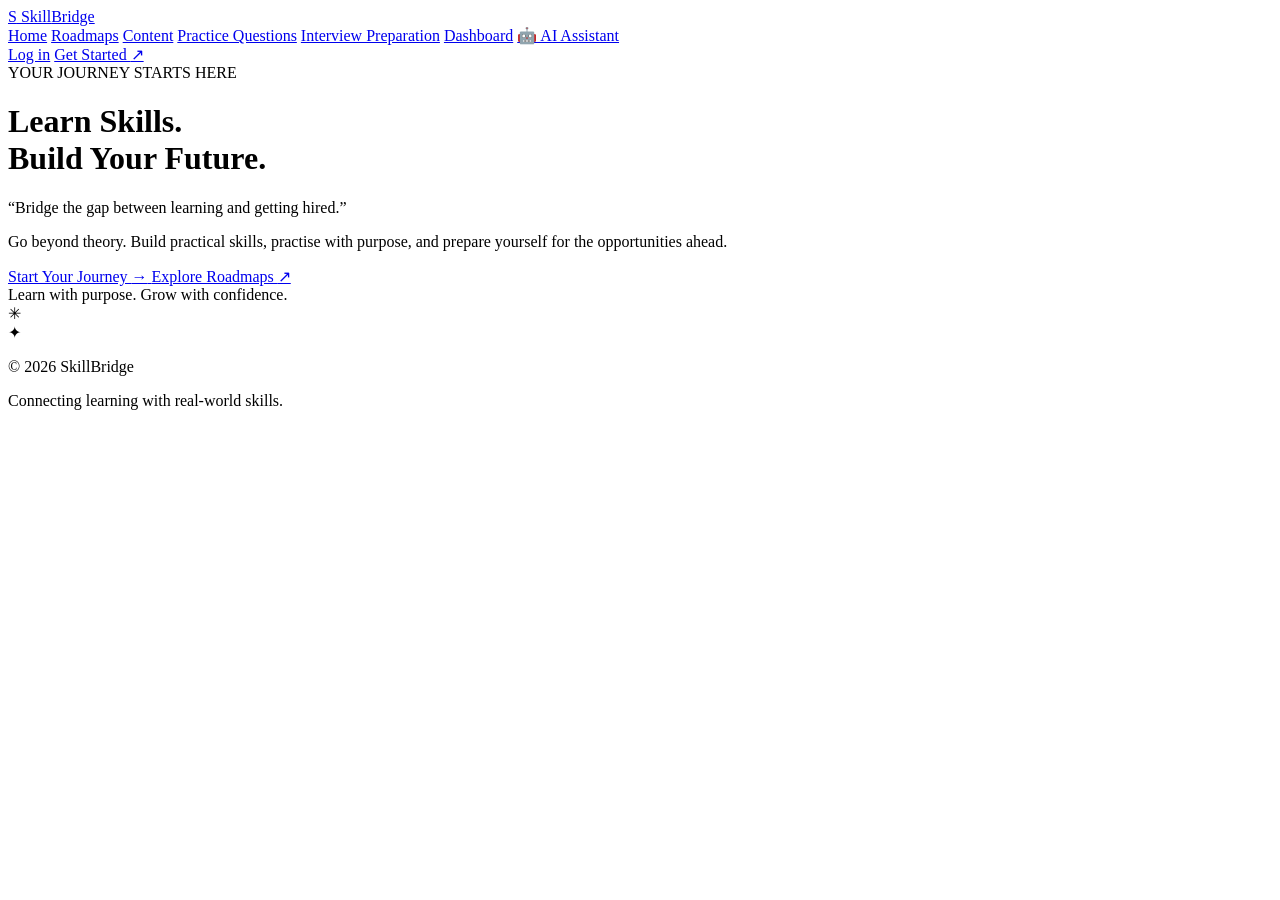
==== index.html @ 3dec7fe6 "Add files via upload" ====
<!DOCTYPE html>
<html lang="en">
<head>
    <meta charset="UTF-8">
    <meta name="viewport" content="width=device-width, initial-scale=1.0">

    <title>SkillBridge | Learn. Practice. Grow.</title>
    <meta name="description" content="Bridge the gap between learning and job readiness with SkillBridge.">

    <!-- Main CSS -->
    <link rel="stylesheet" href="css/style.css">
</head>

<body>

    <!-- Navigation -->
    <header class="navbar">
        <a href="index.html" class="logo">
            <span class="logo-icon">S</span>
            Skill<span class="logo-highlight">Bridge</span>
        </a>

        <nav class="nav-links">
            <a href="index.html" class="nav-link active">Home</a>
            <a href="roadmap.html" class="nav-link">Roadmaps</a>
            <a href="content.html" class="nav-link">Content</a>
            <a href="practice.html" class="nav-link">Practice Questions</a>
            <a href="interview.html" class="nav-link">Interview Preparation</a>
            <a href="dashboard.html" class="nav-link">Dashboard</a>
            <a href="chatbot.html" class="chatbot-link">
                🤖 AI Assistant
            </a>
        </nav>

        <div class="auth-actions">
            <a href="login.html" class="login-btn">Log in</a>
            <a href="register.html" class="register-btn">
                Get Started <span>↗</span>
            </a>
        </div>
    </header>

    <!-- Main Homepage -->
    <main class="hero">
        <div class="hero-glow glow-one"></div>
        <div class="hero-glow glow-two"></div>

        <div class="hero-content">
            <div class="eyebrow">
                <span class="live-dot"></span>
                YOUR JOURNEY STARTS HERE
            </div>

            <h1>
                Learn Skills.<br>
                Build Your <span class="gradient-text">Future.</span>
            </h1>

            <p class="quote">
                “Bridge the gap between
                <span>learning and getting hired.</span>”
            </p>

            <p class="description">
                Go beyond theory. Build practical skills, practise with purpose,
                and prepare yourself for the opportunities ahead.
            </p>

            <div class="hero-actions">
                <a href="./register.html" class="primary-btn">
                    Start Your Journey <span>→</span>
                </a>

                <a href="./roadmap.html" class="secondary-btn">
                    Explore Roadmaps <span>↗</span>
                </a>
            </div>

            <div class="bottom-note">
                <span class="note-line"></span>
                <span>Learn with purpose. Grow with confidence.</span>
                <span class="note-line"></span>
            </div>
        </div>

        <div class="hero-decoration decoration-top">✳</div>
        <div class="hero-decoration decoration-bottom">✦</div>
    </main>

    <!-- Footer -->
    <footer class="footer">
        <p>© 2026 <span>SkillBridge</span></p>
        <p>Connecting learning with real-world skills.</p>
    </footer>

</body>
</html>
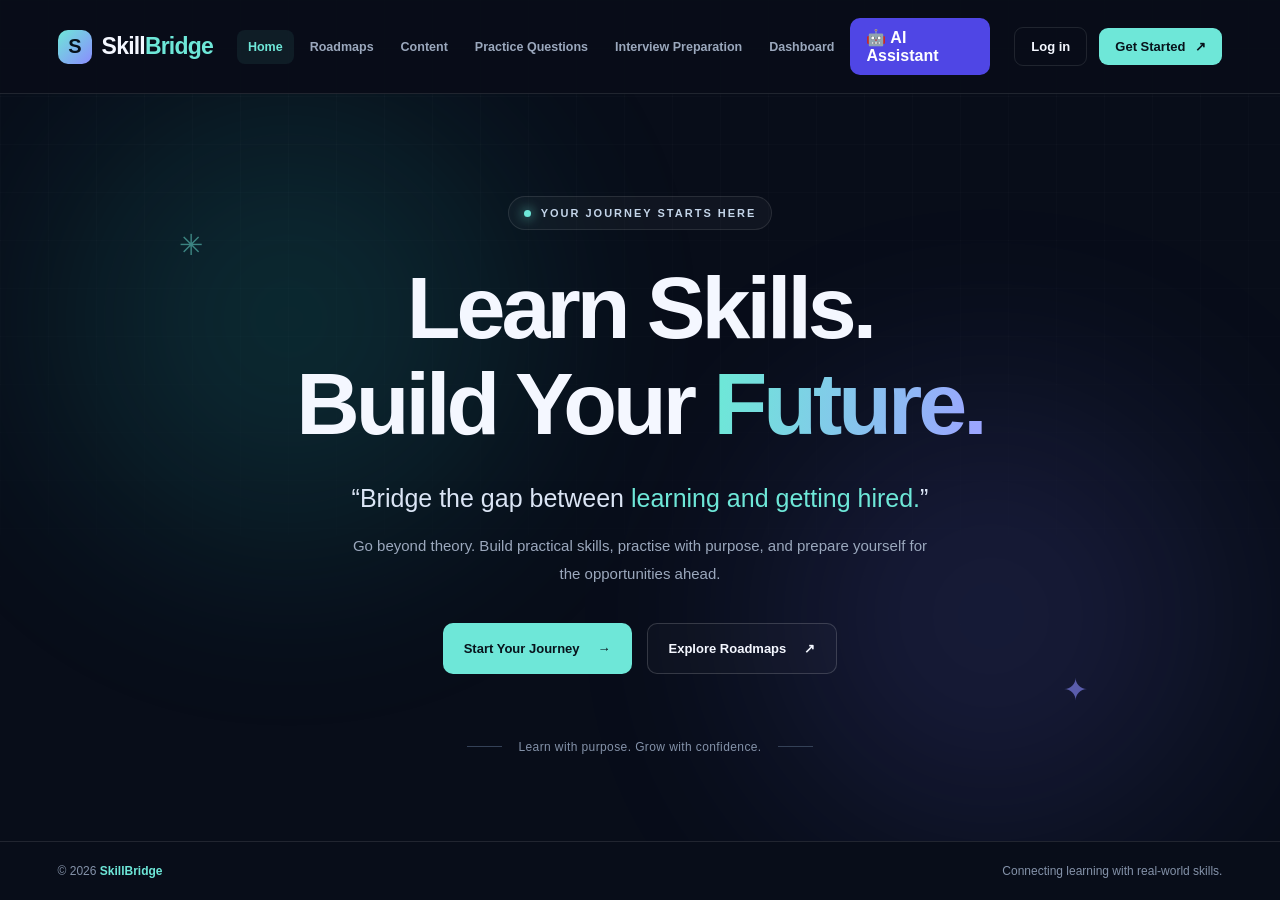
==== commit 6ff71c55: "Update index.html" ====
--- a/index.html
+++ b/index.html
@@ -8,8 +8,7 @@
     <title>SkillBridge | Learn. Practice. Grow.</title>
     <meta name="description" content="Bridge the gap between learning and job readiness with SkillBridge.">
 
-    <!-- Main CSS -->
-    <link rel="stylesheet" href="css/style.css">
+    <link rel="stylesheet" href="./style.css">
 </head>
 
 <body>
--- a/style.css
+++ b/style.css
@@ -0,0 +1,566 @@
+
+/* =========================
+   SKILLBRIDGE HOMEPAGE
+   ========================= */
+
+:root {
+    --background: #080d19;
+    --surface: #101827;
+    --text: #f4f7ff;
+    --muted: #9ba8bd;
+    --primary: #6ee7d8;
+    --secondary: #8b8cff;
+    --border: rgba(255, 255, 255, 0.10);
+}
+
+* {
+    margin: 0;
+    padding: 0;
+    box-sizing: border-box;
+}
+
+html {
+    scroll-behavior: smooth;
+}
+
+body {
+    min-height: 100vh;
+    display: flex;
+    flex-direction: column;
+    background: var(--background);
+    color: var(--text);
+    font-family: Inter, "Segoe UI", Arial, sans-serif;
+    overflow-x: hidden;
+}
+
+/* Subtle background texture */
+
+body::before {
+    content: "";
+    position: fixed;
+    inset: 0;
+    pointer-events: none;
+    z-index: -1;
+
+    background-image:
+        linear-gradient(
+            rgba(255, 255, 255, 0.018) 1px,
+            transparent 1px
+        ),
+        linear-gradient(
+            90deg,
+            rgba(255, 255, 255, 0.018) 1px,
+            transparent 1px
+        );
+
+    background-size: 48px 48px;
+    mask-image: linear-gradient(to bottom, black, transparent 85%);
+}
+
+/* =========================
+   NAVIGATION
+   ========================= */
+
+.navbar {
+    width: 100%;
+    min-height: 88px;
+    padding: 18px 4.5%;
+
+    display: flex;
+    align-items: center;
+    justify-content: space-between;
+    gap: 24px;
+
+    background: rgba(8, 13, 25, 0.88);
+    border-bottom: 1px solid var(--border);
+
+    position: relative;
+    z-index: 10;
+}
+
+/* Logo */
+
+.logo {
+    display: inline-flex;
+    align-items: center;
+    gap: 10px;
+
+    color: var(--text);
+    text-decoration: none;
+    font-size: 23px;
+    font-weight: 750;
+    letter-spacing: -0.8px;
+    white-space: nowrap;
+}
+
+.logo-icon {
+    width: 34px;
+    height: 34px;
+
+    display: grid;
+    place-items: center;
+
+    border-radius: 10px;
+    color: #07121c;
+    background: linear-gradient(135deg, var(--primary), var(--secondary));
+
+    font-size: 20px;
+    font-weight: 900;
+}
+
+.logo-highlight {
+    color: var(--primary);
+    margin-left: -10px;
+}
+
+/* Navigation links */
+
+.nav-links {
+    display: flex;
+    align-items: center;
+    justify-content: center;
+    gap: 5px;
+}
+
+.nav-link {
+    padding: 10px 11px;
+    border-radius: 8px;
+
+    color: var(--muted);
+    text-decoration: none;
+    font-size: 12.5px;
+    font-weight: 550;
+
+    white-space: nowrap;
+    transition: color 0.2s ease, background 0.2s ease;
+}
+
+.nav-link:hover,
+.nav-link.active {
+    color: var(--primary);
+    background: rgba(110, 231, 216, 0.08);
+}
+
+/* Login and register */
+
+.auth-actions {
+    display: flex;
+    align-items: center;
+    gap: 12px;
+    flex-shrink: 0;
+}
+
+.login-btn,
+.register-btn {
+    display: inline-flex;
+    align-items: center;
+    justify-content: center;
+    gap: 10px;
+
+    padding: 11px 16px;
+    border-radius: 9px;
+
+    text-decoration: none;
+    font-size: 13px;
+    font-weight: 650;
+    white-space: nowrap;
+
+    transition: transform 0.2s ease, background 0.2s ease;
+}
+
+.login-btn {
+    color: var(--text);
+    border: 1px solid var(--border);
+}
+
+.login-btn:hover {
+    background: rgba(255, 255, 255, 0.06);
+}
+
+.register-btn {
+    color: #08131c;
+    background: var(--primary);
+}
+
+.register-btn:hover,
+.primary-btn:hover {
+    transform: translateY(-2px);
+    background: #a0f5e9;
+}
+
+/* =========================
+   HERO SECTION
+   ========================= */
+
+.hero {
+    position: relative;
+    isolation: isolate;
+
+    flex: 1;
+    min-height: 620px;
+    padding: 80px 22px 65px;
+
+    display: flex;
+    align-items: center;
+    justify-content: center;
+    text-align: center;
+
+    overflow: hidden;
+}
+
+.hero-content {
+    position: relative;
+    z-index: 2;
+    width: 100%;
+    max-width: 900px;
+
+    animation: appear 0.8s ease both;
+}
+
+/* Background glow */
+
+.hero-glow {
+    position: absolute;
+    width: 450px;
+    height: 450px;
+    border-radius: 50%;
+    filter: blur(110px);
+    opacity: 0.14;
+    pointer-events: none;
+    z-index: -1;
+}
+
+.glow-one {
+    top: 0;
+    left: 5%;
+    background: #26d9ca;
+}
+
+.glow-two {
+    right: 5%;
+    bottom: 0;
+    background: #7777ff;
+}
+
+/* Small label */
+
+.eyebrow {
+    display: inline-flex;
+    align-items: center;
+    gap: 10px;
+
+    padding: 10px 15px;
+    margin-bottom: 30px;
+
+    color: #c4d5e9;
+    background: rgba(255, 255, 255, 0.035);
+    border: 1px solid var(--border);
+    border-radius: 30px;
+
+    font-size: 11px;
+    font-weight: 750;
+    letter-spacing: 2px;
+}
+
+.live-dot {
+    width: 7px;
+    height: 7px;
+    border-radius: 50%;
+    background: var(--primary);
+    box-shadow: 0 0 12px var(--primary);
+}
+
+/* Main heading */
+
+.hero h1 {
+    font-size: clamp(48px, 7.5vw, 88px);
+    line-height: 1.09;
+    font-weight: 800;
+    letter-spacing: -4px;
+    margin-bottom: 26px;
+}
+
+.gradient-text {
+    background: linear-gradient(
+        100deg,
+        var(--primary) 5%,
+        #9ba6ff 95%
+    );
+
+    -webkit-background-clip: text;
+    background-clip: text;
+    color: transparent;
+}
+
+/* Quote and description */
+
+.quote {
+    color: #dbe5f5;
+    font-size: clamp(18px, 2.5vw, 25px);
+    line-height: 1.6;
+    font-weight: 500;
+    margin-bottom: 14px;
+}
+
+.quote span {
+    color: var(--primary);
+}
+
+.description {
+    max-width: 590px;
+    margin: 0 auto;
+
+    color: var(--muted);
+    font-size: 15px;
+    line-height: 1.9;
+}
+
+/* Main buttons */
+
+.hero-actions {
+    display: flex;
+    align-items: center;
+    justify-content: center;
+    flex-wrap: wrap;
+    gap: 15px;
+
+    margin-top: 34px;
+}
+
+.primary-btn,
+.secondary-btn {
+    min-height: 51px;
+    padding: 14px 21px;
+
+    display: inline-flex;
+    align-items: center;
+    justify-content: center;
+    gap: 18px;
+
+    border-radius: 10px;
+    text-decoration: none;
+    font-size: 13px;
+    font-weight: 700;
+
+    transition: transform 0.2s ease, background 0.2s ease,
+                border-color 0.2s ease;
+}
+
+.primary-btn {
+    background: var(--primary);
+    color: #08131c;
+}
+
+.secondary-btn {
+    color: var(--text);
+    border: 1px solid rgba(255, 255, 255, 0.16);
+    background: rgba(255, 255, 255, 0.025);
+}
+
+.secondary-btn:hover {
+    border-color: var(--secondary);
+    background: rgba(139, 140, 255, 0.08);
+    transform: translateY(-2px);
+}
+
+/* Bottom note */
+
+.bottom-note {
+    margin-top: 66px;
+
+    display: flex;
+    align-items: center;
+    justify-content: center;
+    gap: 16px;
+
+    color: #8492a9;
+    font-size: 12px;
+    letter-spacing: 0.4px;
+}
+
+.note-line {
+    width: 35px;
+    height: 1px;
+    background: #344157;
+}
+
+/* Decorative symbols */
+
+.hero-decoration {
+    position: absolute;
+    pointer-events: none;
+    user-select: none;
+}
+
+.decoration-top {
+    top: 18%;
+    left: 14%;
+    color: var(--primary);
+    opacity: 0.5;
+    font-size: 29px;
+}
+
+.decoration-bottom {
+    right: 15%;
+    bottom: 18%;
+    color: var(--secondary);
+    opacity: 0.6;
+    font-size: 30px;
+}
+
+/* =========================
+   FOOTER
+   ========================= */
+
+.footer {
+    display: flex;
+    align-items: center;
+    justify-content: space-between;
+    gap: 15px;
+
+    padding: 22px 4.5%;
+    border-top: 1px solid var(--border);
+
+    color: #8492a9;
+    font-size: 12px;
+}
+
+.footer span {
+    color: var(--primary);
+    font-weight: 700;
+}
+
+/* =========================
+   ANIMATION
+   ========================= */
+
+@keyframes appear {
+    from {
+        opacity: 0;
+        transform: translateY(18px);
+    }
+
+    to {
+        opacity: 1;
+        transform: translateY(0);
+    }
+}
+
+/* =========================
+   RESPONSIVE DESIGN
+   ========================= */
+
+@media (max-width: 1250px) {
+    .navbar {
+        flex-wrap: wrap;
+    }
+
+    .nav-links {
+        order: 3;
+        width: 100%;
+        justify-content: center;
+        flex-wrap: wrap;
+    }
+}
+
+@media (max-width: 700px) {
+    .navbar {
+        padding: 18px 5%;
+        gap: 18px;
+    }
+
+    .logo {
+        font-size: 21px;
+    }
+
+    .auth-actions {
+        gap: 8px;
+    }
+
+    .login-btn,
+    .register-btn {
+        padding: 10px 12px;
+        font-size: 12px;
+    }
+
+    .nav-links {
+        justify-content: flex-start;
+        flex-wrap: nowrap;
+        overflow-x: auto;
+        padding-bottom: 5px;
+    }
+
+    .nav-link {
+        font-size: 12px;
+    }
+
+    .hero {
+        min-height: 590px;
+        padding: 65px 20px;
+    }
+
+    .hero h1 {
+        letter-spacing: -2.5px;
+    }
+
+    .eyebrow {
+        font-size: 9px;
+        letter-spacing: 1.5px;
+    }
+
+    .description {
+        font-size: 14px;
+    }
+
+    .bottom-note {
+        margin-top: 48px;
+        gap: 9px;
+        font-size: 10px;
+    }
+
+    .note-line {
+        width: 18px;
+    }
+
+    .decoration-top {
+        left: 5%;
+    }
+
+    .decoration-bottom {
+        right: 6%;
+    }
+
+    .footer {
+        flex-direction: column;
+        text-align: center;
+        line-height: 1.6;
+    }
+}
+
+@media (prefers-reduced-motion: reduce) {
+    *,
+    *::before,
+    *::after {
+        animation-duration: 0.01ms !important;
+        transition-duration: 0.01ms !important;
+        scroll-behavior: auto !important;
+    }
+}
+
+
+.chatbot-link {
+    display: inline-flex;
+    align-items: center;
+    gap: 8px;
+    padding: 10px 16px;
+    border-radius: 10px;
+    background: #4f46e5;
+    color: #ffffff;
+    text-decoration: none;
+    font-weight: 600;
+    transition: background 0.2s ease;
+}
+
+.chatbot-link:hover {
+    background: #3730a3;
+}
